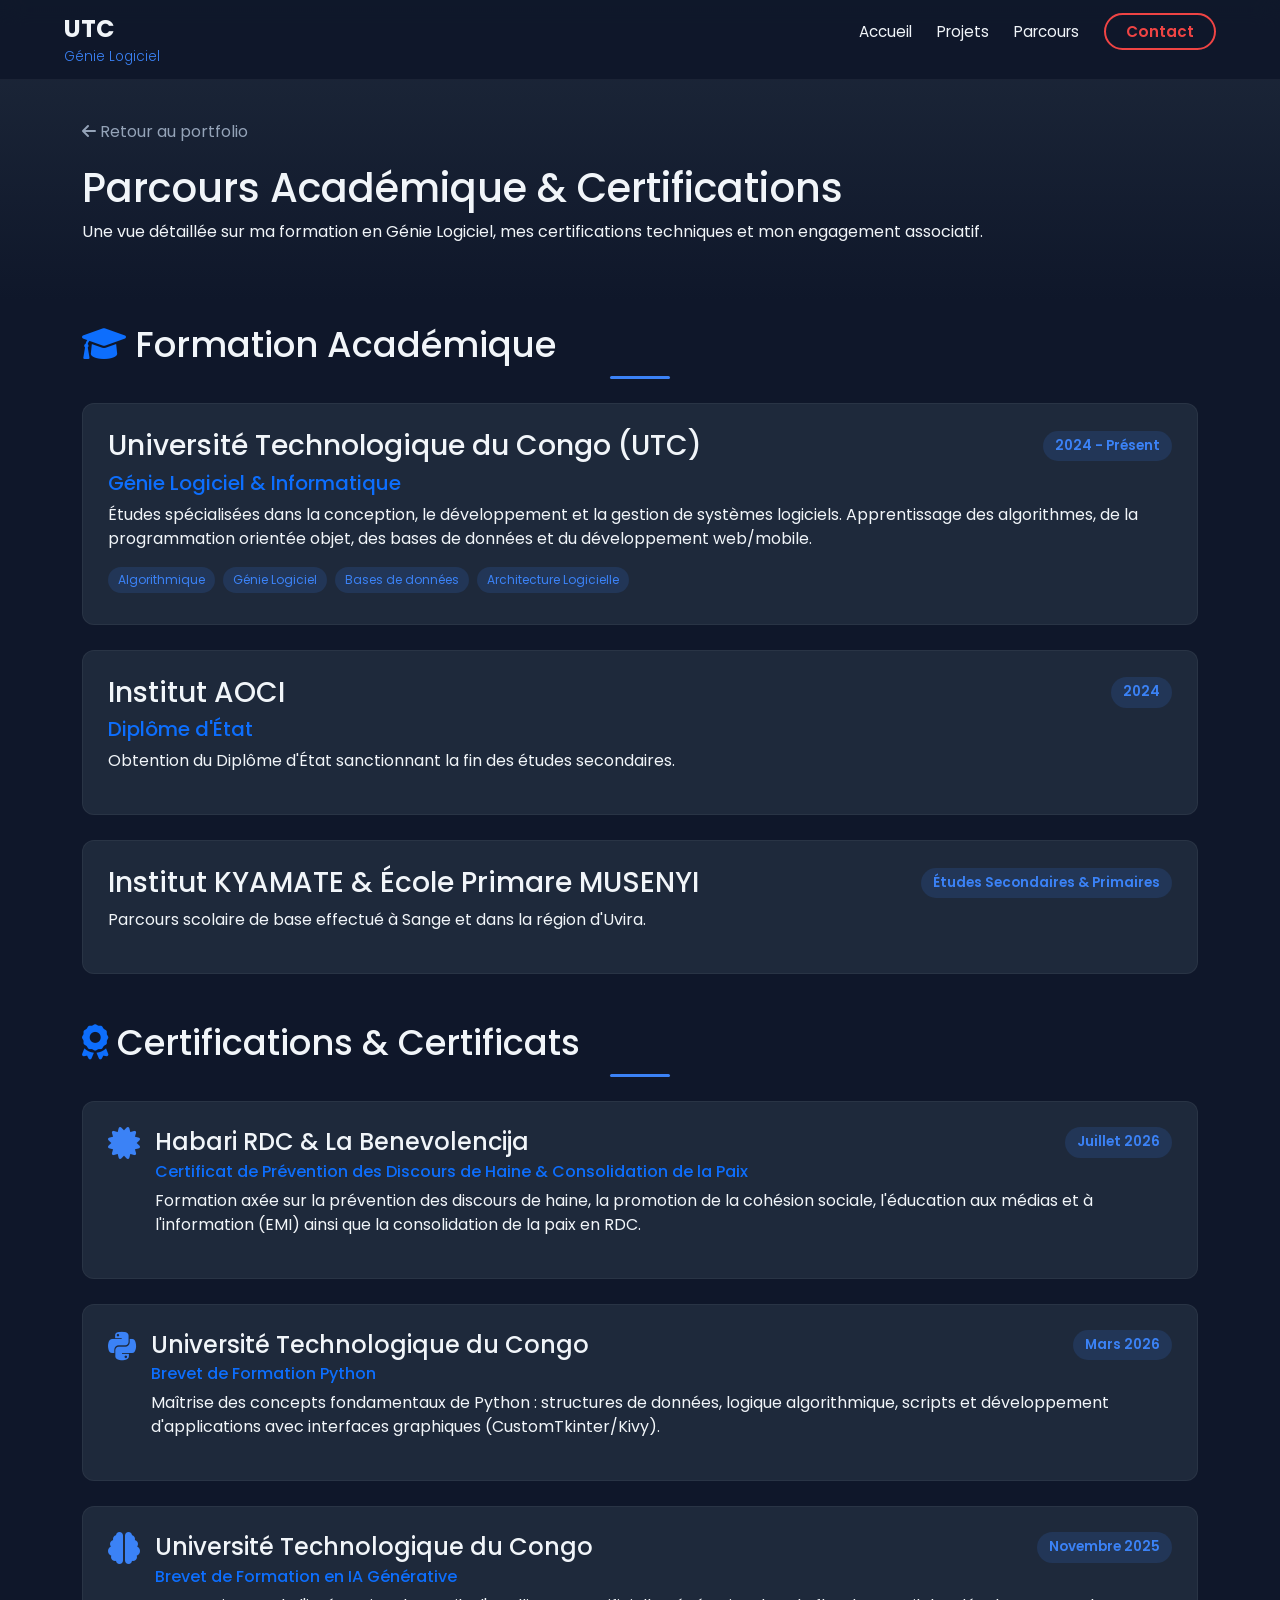
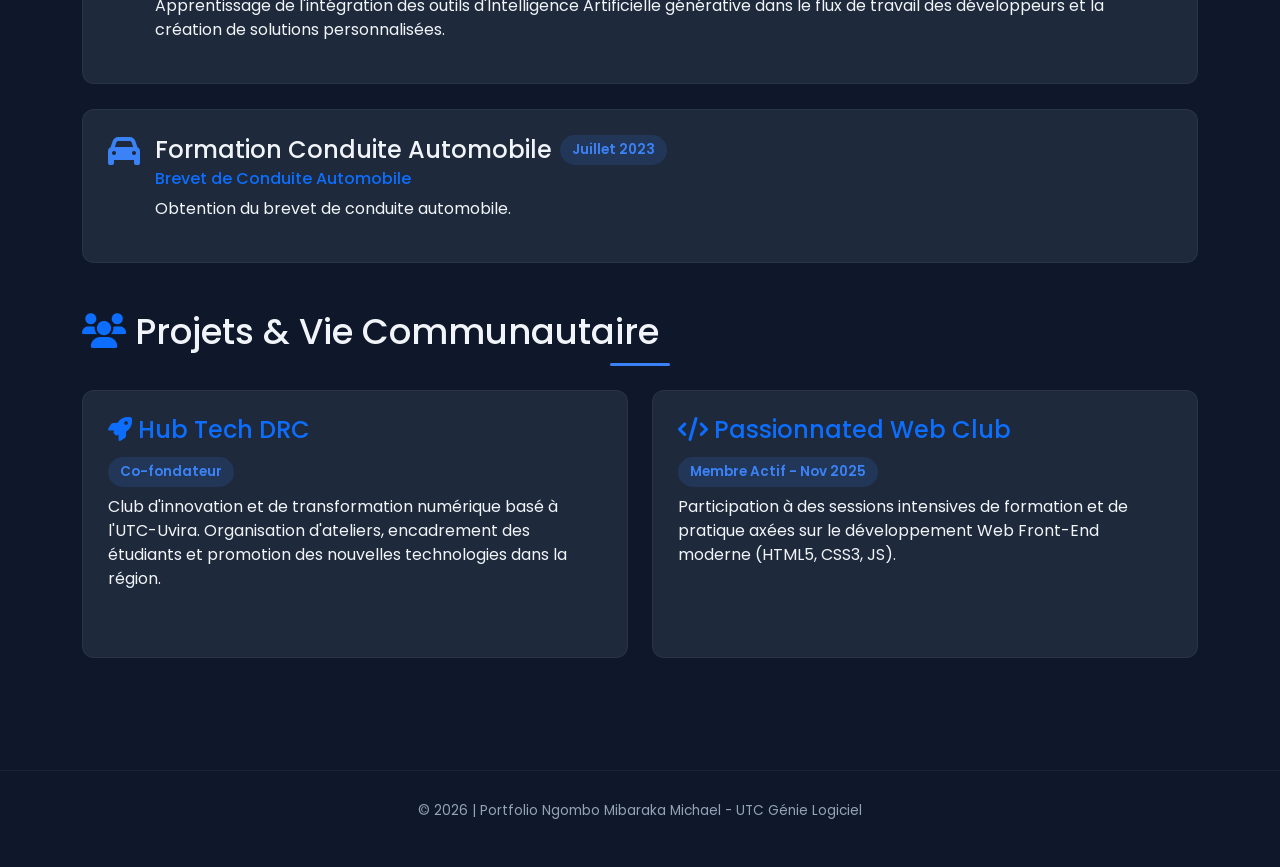
==== parcours-detail.html @ 576b54b8 "Mise a jour de mon portfolio" ====
<!DOCTYPE html>
<html lang="fr">
<head>
    <meta charset="UTF-8">
    <meta name="viewport" content="width=device-width, initial-scale=1.0">
    <title>Parcours Détaillé & Certifications | Ngombo Mibaraka Michael</title>
    <!-- Bootstrap & FontAwesome -->
    <link href="https://cdn.jsdelivr.net/npm/bootstrap@5.3.0-alpha1/dist/css/bootstrap.min.css" rel="stylesheet">
    <link rel="stylesheet" href="https://cdnjs.cloudflare.com/ajax/libs/font-awesome/6.0.0-beta3/css/all.min.css">
    <link href="https://fonts.googleapis.com/css2?family=Poppins:wght@300;400;600;700&display=swap" rel="stylesheet">
    <link rel="stylesheet" href="style.css">
    <style>
        /* Styles spécifiques à la page parcours */
        .page-header {
            padding: 120px 5% 40px;
            background: linear-gradient(to bottom, #1e293b, var(--bg-dark));
        }
        .btn-back {
            color: var(--text-dim);
            text-decoration: none;
            display: inline-block;
            margin-bottom: 20px;
            transition: 0.3s;
        }
        .btn-back:hover {
            color: var(--primary);
            transform: translateX(-5px);
        }
        .detail-card {
            background: var(--card-bg);
            border-radius: 12px;
            padding: 25px;
            border: 1px solid rgba(255,255,255,0.05);
            margin-bottom: 25px;
            transition: 0.3s;
        }
        .detail-card:hover {
            border-color: var(--primary);
            transform: translateY(-3px);
        }
        .badge-date {
            background: rgba(59, 130, 246, 0.15);
            color: var(--primary);
            font-size: 0.85rem;
            padding: 5px 12px;
            border-radius: 20px;
            font-weight: 600;
        }
        .certif-icon {
            font-size: 2rem;
            color: var(--primary);
            margin-right: 15px;
        }
        .certif-box {
            display: flex;
            align-items: flex-start;
        }
    </style>
</head>
<body>

    <!-- NAVIGATION -->
    <nav class="navbar">
        <div class="logo">
            UTC <span class="logo-sub">Génie Logiciel</span>
        </div>
        <ul class="nav-links">
            <li><a href="index.html#accueil">Accueil</a></li>
            <li><a href="index.html#projets">Projets</a></li>
            <li><a href="index.html#parcours">Parcours</a></li>
            <li><a href="index.html#contact" class="btn-contact-nav">Contact</a></li>
        </ul>
    </nav>

    <!-- HEADER PAGE -->
    <header class="page-header">
        <div class="container">
            <a href="index.html#parcours" class="btn-back"><i class="fas fa-arrow-left"></i> Retour au portfolio</a>
            <h1>Parcours Académique & Certifications</h1>
            <p class="sub-text">Une vue détaillée sur ma formation en Génie Logiciel, mes certifications techniques et mon engagement associatif.</p>
        </div>
    </header>

    <main class="container py-4">
        
        <!-- SECTION 1 : FORMATION ACADÉMIQUE -->
        <section class="mb-5">
            <h2 class="section-title text-start mb-4"><i class="fas fa-graduation-cap text-primary"></i> Formation Académique</h2>

            <div class="detail-card">
                <div class="d-flex justify-content-between align-items-center flex-wrap gap-2 mb-2">
                    <h3 class="mb-0">Université Technologique du Congo (UTC)</h3>
                    <span class="badge-date">2024 - Présent</span>
                </div>
                <h5 class="text-primary">Génie Logiciel & Informatique</h5>
                <p class="text-dim mt-2">
                    Études spécialisées dans la conception, le développement et la gestion de systèmes logiciels. Apprentissage des algorithmes, de la programmation orientée objet, des bases de données et du développement web/mobile.
                </p>
                <div class="tags">
                    <span class="tag">Algorithmique</span>
                    <span class="tag">Génie Logiciel</span>
                    <span class="tag">Bases de données</span>
                    <span class="tag">Architecture Logicielle</span>
                </div>
            </div>

            <div class="detail-card">
                <div class="d-flex justify-content-between align-items-center flex-wrap gap-2 mb-2">
                    <h3 class="mb-0">Institut AOCI</h3>
                    <span class="badge-date">2024</span>
                </div>
                <h5 class="text-primary">Diplôme d'État</h5>
                <p class="text-dim mt-2">Obtention du Diplôme d'État sanctionnant la fin des études secondaires.</p>
            </div>

            <div class="detail-card">
                <div class="d-flex justify-content-between align-items-center flex-wrap gap-2 mb-2">
                    <h3 class="mb-0">Institut KYAMATE & École Primare MUSENYI</h3>
                    <span class="badge-date">Études Secondaires & Primaires</span>
                </div>
                <p class="text-dim mt-2">Parcours scolaire de base effectué à Sange et dans la région d'Uvira.</p>
            </div>
        </section>

        <!-- SECTION 2 : CERTIFICATIONS & BREVETS -->
        <section class="mb-5">
            <h2 class="section-title text-start mb-4"><i class="fas fa-award text-primary"></i> Certifications & Certificats</h2>

            <div class="detail-card">
                <div class="certif-box">
                    <i class="fas fa-certificate certif-icon"></i>
                    <div>
                        <div class="d-flex justify-content-between align-items-center flex-wrap gap-2 mb-1">
                            <h4 class="mb-0">Habari RDC & La Benevolencija</h4>
                            <span class="badge-date">Juillet 2026</span>
                        </div>
                        <h6 class="text-primary">Certificat de Prévention des Discours de Haine & Consolidation de la Paix</h6>
                        <p class="text-dim mt-2">
                            Formation axée sur la prévention des discours de haine, la promotion de la cohésion sociale, l'éducation aux médias et à l'information (EMI) ainsi que la consolidation de la paix en RDC.
                        </p>
                    </div>
                </div>
            </div>

            <div class="detail-card">
                <div class="certif-box">
                    <i class="fab fa-python certif-icon"></i>
                    <div>
                        <div class="d-flex justify-content-between align-items-center flex-wrap gap-2 mb-1">
                            <h4 class="mb-0">Université Technologique du Congo</h4>
                            <span class="badge-date">Mars 2026</span>
                        </div>
                        <h6 class="text-primary">Brevet de Formation Python</h6>
                        <p class="text-dim mt-2">
                            Maîtrise des concepts fondamentaux de Python : structures de données, logique algorithmique, scripts et développement d'applications avec interfaces graphiques (CustomTkinter/Kivy).
                        </p>
                    </div>
                </div>
            </div>

            <div class="detail-card">
                <div class="certif-box">
                    <i class="fas fa-brain certif-icon"></i>
                    <div>
                        <div class="d-flex justify-content-between align-items-center flex-wrap gap-2 mb-1">
                            <h4 class="mb-0">Université Technologique du Congo</h4>
                            <span class="badge-date">Novembre 2025</span>
                        </div>
                        <h6 class="text-primary">Brevet de Formation en IA Générative</h6>
                        <p class="text-dim mt-2">
                            Apprentissage de l'intégration des outils d'Intelligence Artificielle générative dans le flux de travail des développeurs et la création de solutions personnalisées.
                        </p>
                    </div>
                </div>
            </div>

            <div class="detail-card">
                <div class="certif-box">
                    <i class="fas fa-car certif-icon"></i>
                    <div>
                        <div class="d-flex justify-content-between align-items-center flex-wrap gap-2 mb-1">
                            <h4 class="mb-0">Formation Conduite Automobile</h4>
                            <span class="badge-date">Juillet 2023</span>
                        </div>
                        <h6 class="text-primary">Brevet de Conduite Automobile</h6>
                        <p class="text-dim mt-2">Obtention du brevet de conduite automobile.</p>
                    </div>
                </div>
            </div>
        </section>

        <!-- SECTION 3 : ENGAGEMENT COMMUNAUTAIRE & CLUBS -->
        <section class="mb-5">
            <h2 class="section-title text-start mb-4"><i class="fas fa-users text-primary"></i> Projets & Vie Communautaire</h2>

            <div class="row g-4">
                <div class="col-md-6">
                    <div class="detail-card h-100">
                        <h4 class="text-primary"><i class="fas fa-rocket"></i> Hub Tech DRC</h4>
                        <p class="badge-date d-inline-block mt-1 mb-2">Co-fondateur</p>
                        <p class="text-dim">
                            Club d'innovation et de transformation numérique basé à l'UTC-Uvira. Organisation d'ateliers, encadrement des étudiants et promotion des nouvelles technologies dans la région.
                        </p>
                    </div>
                </div>
                <div class="col-md-6">
                    <div class="detail-card h-100">
                        <h4 class="text-primary"><i class="fas fa-code"></i> Passionnated Web Club</h4>
                        <p class="badge-date d-inline-block mt-1 mb-2">Membre Actif - Nov 2025</p>
                        <p class="text-dim">
                            Participation à des sessions intensives de formation et de pratique axées sur le développement Web Front-End moderne (HTML5, CSS3, JS).
                        </p>
                    </div>
                </div>
            </div>
        </section>

    </main>

    <footer>
        <p>&copy; 2026 | Portfolio Ngombo Mibaraka Michael - UTC Génie Logiciel</p>
    </footer>

</body>
</html>
---- style.css ----
/* --- PALETTE & VARIABLES --- */
:root {
    --bg-dark: #0f172a;
    --card-bg: #1e293b;
    --primary: #3b82f6; 
    --primary-hover: #2563eb;
    --accent: #ef4444; 
    --text-main: #f1f5f9;
    --text-dim: #94a3b8;
}

* {
    margin: 0;
    padding: 0;
    box-sizing: border-box;
    font-family: 'Poppins', sans-serif;
    scroll-behavior: smooth;
}

body {
    background-color: var(--bg-dark);
    color: var(--text-main);
    overflow-x: hidden;
}

/* --- NAVIGATION --- */
.navbar {
    display: flex;
    justify-content: space-between;
    align-items: center;
    padding: 0 5%;
    background: rgba(15, 23, 42, 0.9);
    backdrop-filter: blur(12px);
    position: fixed;
    top: 0;
    width: 100%;
    z-index: 1000;
    height: 80px;
    border-bottom: 1px solid rgba(255, 255, 255, 0.05);
}

.logo { font-size: 1.5rem; font-weight: 700; }
.logo-sub { color: var(--primary); font-size: 0.85rem; font-weight: 300; display: block; }

.nav-links { display: flex; list-style: none; gap: 25px; align-items: center; }
.nav-links a { text-decoration: none; color: var(--text-main); font-size: 0.95rem; transition: 0.3s; }
.nav-links a:hover { color: var(--primary); }

.btn-contact-nav {
    border: 2px solid var(--accent);
    color: var(--accent) !important;
    padding: 6px 20px;
    border-radius: 50px;
    font-weight: 600;
}
.btn-contact-nav:hover { background-color: var(--accent); color: white !important; }

/* Menu Burger Mobile */
.menu-toggle { display: none; flex-direction: column; gap: 5px; cursor: pointer; }
.bar { width: 25px; height: 3px; background-color: var(--primary); transition: 0.3s; }

/* --- HERO SECTION --- */
.hero {
    min-height: 100vh;
    display: flex;
    align-items: center;
    justify-content: center;
    padding: 120px 5% 60px;
    background: radial-gradient(circle at top right, #1e293b, #0f172a);
}

.hero-container {
    display: flex;
    align-items: center;
    justify-content: space-between;
    gap: 50px;
    max-width: 1100px;
    width: 100%;
}

.hero-photo-container { flex: 1; display: flex; justify-content: center; }
.hero-photo {
    width: 250px;
    height: 250px;
    border-radius: 50%;
    object-fit: cover;
    border: 4px solid var(--primary);
    box-shadow: 0 0 30px rgba(59, 130, 246, 0.25);
}

.hero-text { flex: 1.5; }
.greeting { color: var(--text-dim); font-size: 1.1rem; }
.hero h1 { font-size: 3rem; margin: 10px 0; font-weight: 700; }
.highlight { color: var(--primary); }
.role-title { font-size: 1.15rem; color: var(--text-main); margin-bottom: 10px; }
.sub-info { color: var(--text-dim); font-size: 0.95rem; margin-bottom: 30px; }

/* --- BOUTONS --- */
.btn-primary, .btn-secondary {
    padding: 10px 24px;
    border-radius: 8px;
    text-decoration: none;
    font-weight: 600;
    display: inline-block;
    transition: 0.3s ease;
    border: none;
    cursor: pointer;
}
.btn-primary { background-color: var(--primary); color: white; }
.btn-primary:hover { background-color: var(--primary-hover); color: white; transform: translateY(-2px); }
.btn-secondary { background: transparent; border: 1px solid rgba(255, 255, 255, 0.2); color: var(--text-main); margin-left: 10px; }
.btn-secondary:hover { background: rgba(255, 255, 255, 0.05); color: white; border-color: var(--primary); }

/* --- SECTIONS GLOBALES --- */
.section { padding: 80px 5%; max-width: 1200px; margin: 0 auto; }
.section-title { text-align: center; font-size: 2.2rem; margin-bottom: 50px; position: relative; }
.section-title::after { content: ''; display: block; width: 60px; height: 3px; background: var(--primary); margin: 10px auto 0; border-radius: 2px; }

/* --- PROJETS --- */
.projects-grid { display: grid; gap: 25px; grid-template-columns: repeat(auto-fit, minmax(300px, 1fr)); }
.project-card {
    background: var(--card-bg);
    padding: 25px;
    border-radius: 12px;
    border: 1px solid rgba(255, 255, 255, 0.05);
    display: flex;
    flex-direction: column;
    justify-content: space-between;
}
.project-card h3 { font-size: 1.25rem; margin-bottom: 10px; }
.project-card p { color: var(--text-dim); font-size: 0.9rem; margin-bottom: 15px; }

.tag { display: inline-block; padding: 4px 10px; font-size: 0.75rem; background: rgba(59, 130, 246, 0.15); color: var(--primary); border-radius: 20px; margin: 0 4px 6px 0; }
.card-actions { margin-top: 20px; display: flex; justify-content: space-between; align-items: center; border-top: 1px solid rgba(255, 255, 255, 0.05); padding-top: 15px; }
.btn-icon { color: var(--text-dim); text-decoration: none; font-size: 0.85rem; }
.btn-icon:hover { color: var(--primary); }
.btn-link-more { color: var(--primary); text-decoration: none; font-size: 0.85rem; font-weight: 600; }

/* --- TIMELINE --- */
.timeline { max-width: 700px; margin: 0 auto; border-left: 2px solid var(--primary); padding-left: 20px; }
.timeline-item { position: relative; margin-bottom: 30px; background: var(--card-bg); padding: 20px; border-radius: 8px; }
.timeline-item::before { content: ''; position: absolute; left: -27px; top: 22px; width: 12px; height: 12px; background: var(--primary); border-radius: 50%; }
.timeline-date { font-size: 0.8rem; color: var(--primary); font-weight: 600; }

/* --- COMPÉTENCES (JS) --- */
.skills-grid { display: grid; grid-template-columns: repeat(auto-fit, minmax(280px, 1fr)); gap: 20px; }
.skill-card { background: var(--card-bg); padding: 20px; border-radius: 10px; border: 1px solid rgba(255, 255, 255, 0.05); }
.skill-info { display: flex; justify-content: space-between; margin-bottom: 10px; font-weight: 600; font-size: 0.95rem; }
.skill-percent { color: var(--primary); }
.progress-bar-bg { width: 100%; height: 8px; background: rgba(255, 255, 255, 0.1); border-radius: 10px; overflow: hidden; }
.progress-bar-fill { height: 100%; background: linear-gradient(90deg, var(--primary), #60a5fa); width: 0%; transition: width 1.2s ease-in-out; }

/* --- CONTACT --- */
.contact-wrapper { display: grid; grid-template-columns: repeat(auto-fit, minmax(300px, 1fr)); gap: 40px; }
.contact-form { background: var(--card-bg); padding: 30px; border-radius: 12px; border: 1px solid rgba(255, 255, 255, 0.05); }
.form-group label { display: block; margin-bottom: 6px; font-size: 0.85rem; color: var(--text-dim); }
.form-group input, .form-group textarea {
    width: 100%; padding: 10px 14px; background: #0f172a; border: 1px solid rgba(255, 255, 255, 0.1); color: white; border-radius: 6px; outline: none;
}
.form-group input:focus, .form-group textarea:focus { border-color: var(--primary); }

.cv-buttons { display: flex; gap: 10px; flex-wrap: wrap; }
.btn-cv { background: rgba(255, 255, 255, 0.05); color: var(--text-main); padding: 8px 15px; border-radius: 6px; text-decoration: none; font-size: 0.85rem; border: 1px solid rgba(255, 255, 255, 0.1); }
.btn-cv:hover { background: var(--primary); color: white; border-color: var(--primary); }

.social-links { display: flex; gap: 12px; margin-top: 20px; }
.social-links a { width: 40px; height: 40px; border-radius: 50%; background: rgba(255, 255, 255, 0.05); display: flex; align-items: center; justify-content: center; color: white; text-decoration: none; transition: 0.3s; }
.social-links a:hover { background: var(--primary); transform: translateY(-3px); }

footer { text-align: center; padding: 30px; color: var(--text-dim); border-top: 1px solid rgba(255, 255, 255, 0.05); font-size: 0.85rem; margin-top: 40px; }

/* ANIMATIONS AU SCROLL */
.project-card, .timeline-item, .skill-card {
    opacity: 0;
    transform: translateY(20px);
    transition: opacity 0.6s ease-out, transform 0.6s ease-out;
}
.visible { opacity: 1; transform: translateY(0); }

/* RESPONSIVE MOBILE */
@media (max-width: 768px) {
    .menu-toggle { display: flex; }
    .nav-links {
        position: fixed; left: -100%; top: 80px; flex-direction: column; background: var(--bg-dark);
        width: 100%; height: calc(100vh - 80px); padding: 40px; transition: 0.4s; z-index: 999;
    }
    .nav-links.active { left: 0; }
    .hero-container { flex-direction: column; text-align: center; }
    .btn-secondary { margin-left: 0; margin-top: 10px; }
}
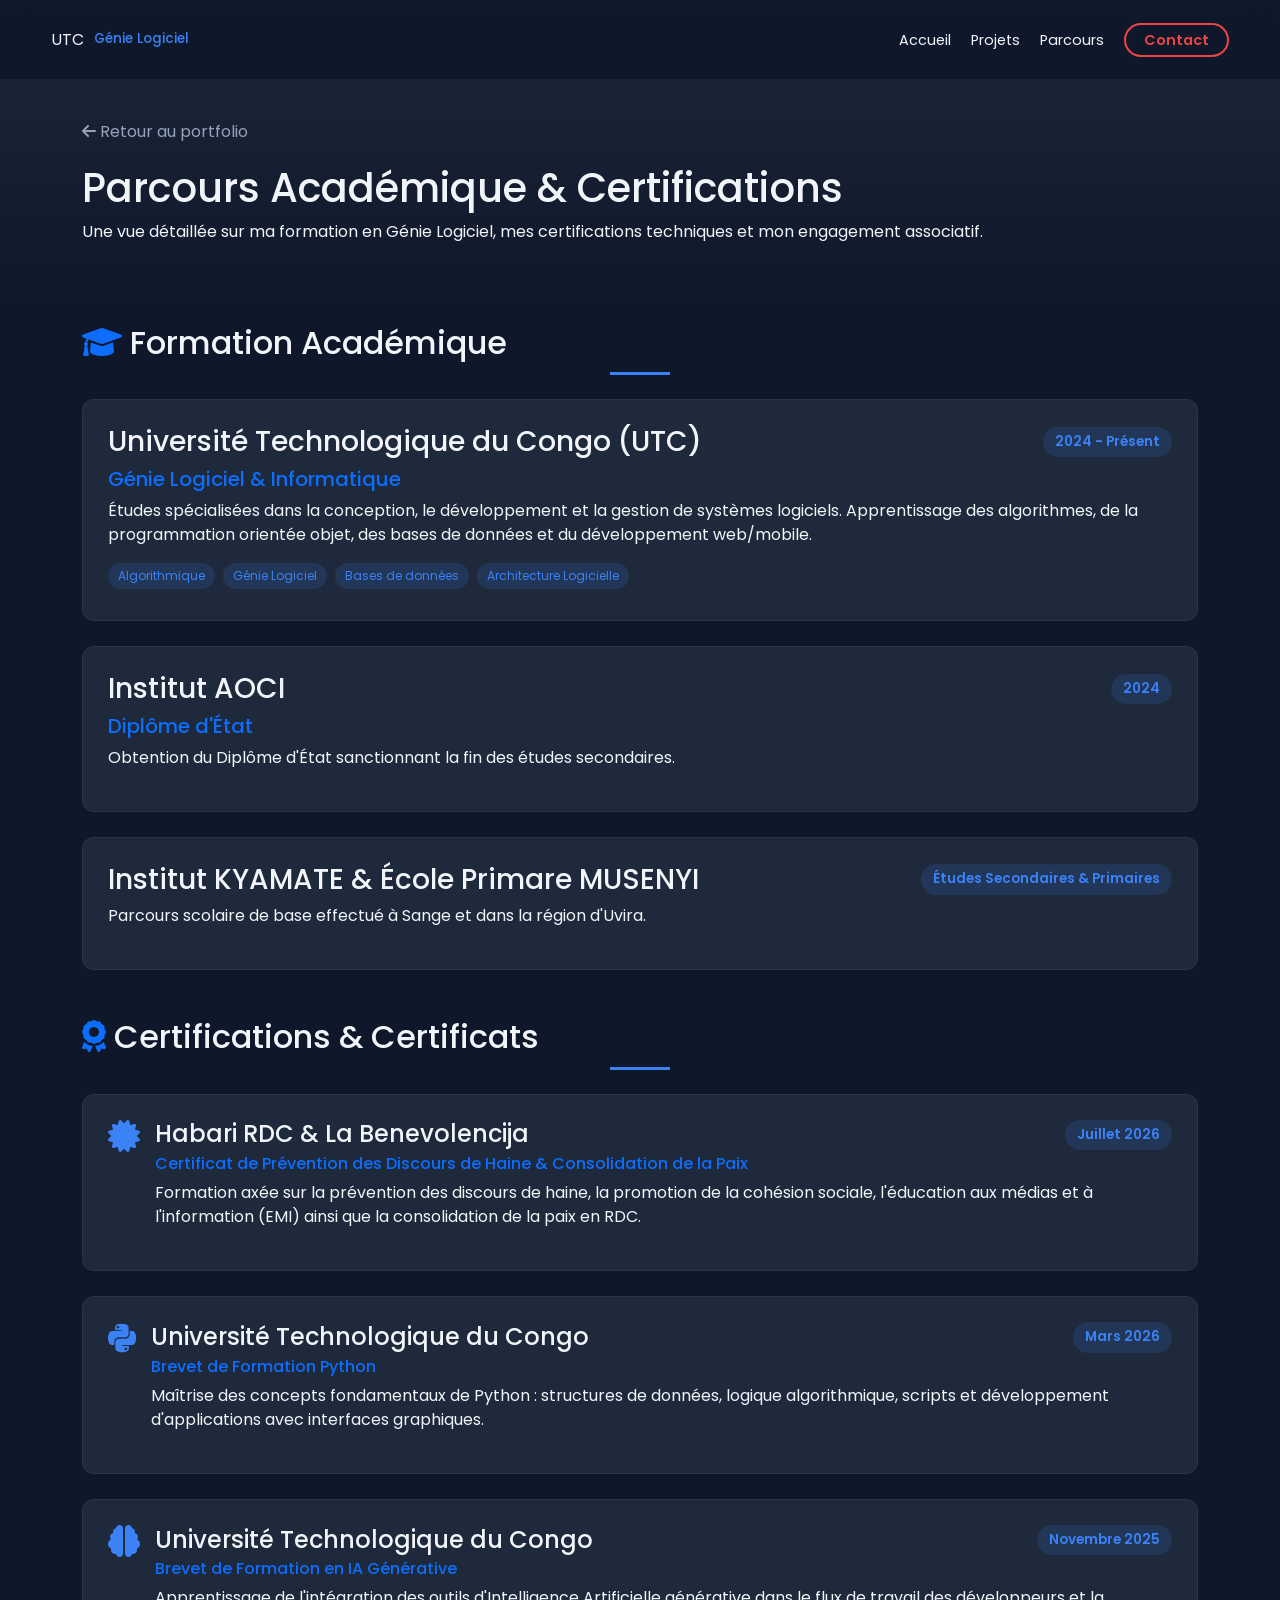
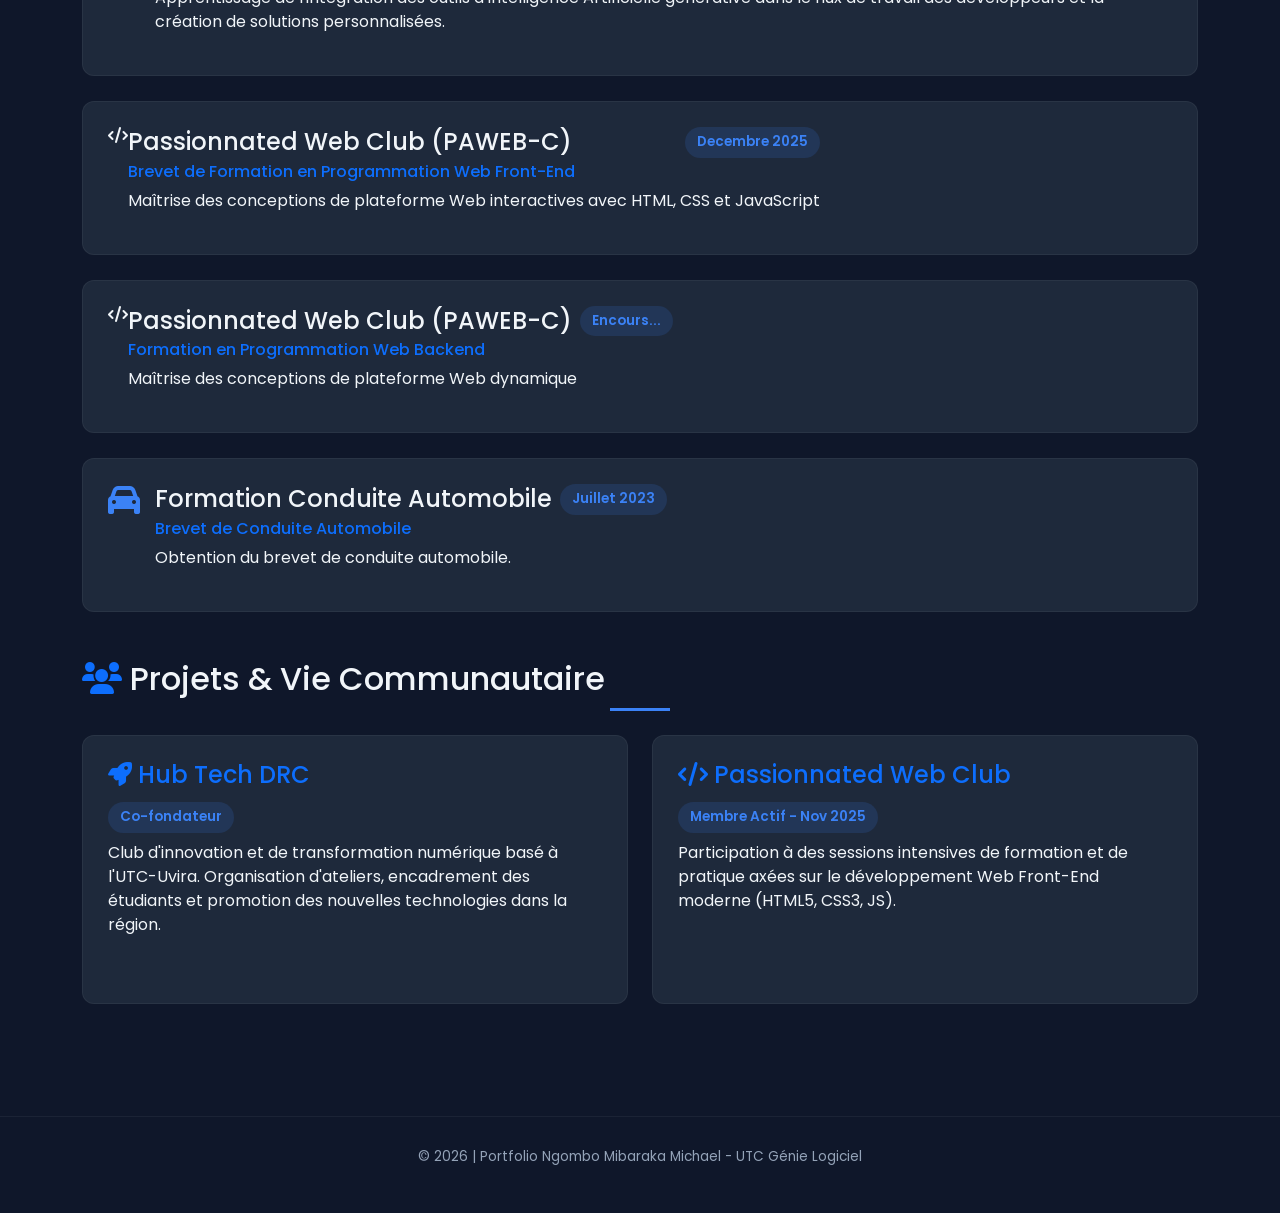
==== commit 837a56ca: "Modifications" ====
--- a/parcours-detail.html
+++ b/parcours-detail.html
@@ -152,7 +152,7 @@
                         </div>
                         <h6 class="text-primary">Brevet de Formation Python</h6>
                         <p class="text-dim mt-2">
-                            Maîtrise des concepts fondamentaux de Python : structures de données, logique algorithmique, scripts et développement d'applications avec interfaces graphiques (CustomTkinter/Kivy).
+                            Maîtrise des concepts fondamentaux de Python : structures de données, logique algorithmique, scripts et développement d'applications avec interfaces graphiques.
                         </p>
                     </div>
                 </div>
@@ -170,6 +170,34 @@
                         <p class="text-dim mt-2">
                             Apprentissage de l'intégration des outils d'Intelligence Artificielle générative dans le flux de travail des développeurs et la création de solutions personnalisées.
                         </p>
+                    </div>
+                </div>
+            </div>
+            <div class="detail-card">
+                <div class="certif-box">
+                    <i class="fas fa-code"></i>
+                    <div>
+                        <div class="d-flex justify-content-between align-items-center flex-wrap gap-2 mb-1">
+                            <h4 class="mb-0">Passionnated Web Club (PAWEB-C)</h4>
+                            <span class="badge-date">Decembre 2025</span>
+                        </div>
+                        <h6 class="text-primary">Brevet de Formation en Programmation Web Front-End</h6>
+                        <p class="text-dim mt-2">
+                            Maîtrise des conceptions de plateforme Web interactives avec HTML, CSS et JavaScript
+                    </div>
+                </div>
+            </div>
+            <div class="detail-card">
+                <div class="certif-box">
+                    <i class="fas fa-code"></i>
+                    <div>
+                        <div class="d-flex justify-content-between align-items-center flex-wrap gap-2 mb-1">
+                            <h4 class="mb-0">Passionnated Web Club (PAWEB-C)</h4>
+                            <span class="badge-date">Encours...</span>
+                        </div>
+                        <h6 class="text-primary">Formation en Programmation Web Backend</h6>
+                        <p class="text-dim mt-2">
+                            Maîtrise des conceptions de plateforme Web dynamique
                     </div>
                 </div>
             </div>
--- a/style.css
+++ b/style.css
@@ -1,4 +1,3 @@
-/* --- PALETTE & VARIABLES --- */
 :root {
     --bg-dark: #0f172a;
     --card-bg: #1e293b;
@@ -10,174 +9,177 @@
 }
 
 * {
-    margin: 0;
-    padding: 0;
-    box-sizing: border-box;
-    font-family: 'Poppins', sans-serif;
-    scroll-behavior: smooth;
+    margin: 0; padding: 0; box-sizing: border-box;
+    font-family: 'Poppins', sans-serif; scroll-behavior: smooth;
 }
 
 body {
-    background-color: var(--bg-dark);
-    color: var(--text-main);
-    overflow-x: hidden;
+    background-color: var(--bg-dark); color: var(--text-main); overflow-x: hidden;
 }
 
-/* --- NAVIGATION --- */
+/* NAVBAR & LOGO AVATAR */
 .navbar {
-    display: flex;
-    justify-content: space-between;
-    align-items: center;
-    padding: 0 5%;
-    background: rgba(15, 23, 42, 0.9);
-    backdrop-filter: blur(12px);
-    position: fixed;
-    top: 0;
-    width: 100%;
-    z-index: 1000;
-    height: 80px;
+    display: flex; justify-content: space-between; align-items: center;
+    padding: 0 4%; background: rgba(15, 23, 42, 0.9); backdrop-filter: blur(12px);
+    position: fixed; top: 0; width: 100%; z-index: 1000; height: 80px;
     border-bottom: 1px solid rgba(255, 255, 255, 0.05);
 }
 
-.logo { font-size: 1.5rem; font-weight: 700; }
-.logo-sub { color: var(--primary); font-size: 0.85rem; font-weight: 300; display: block; }
+.logo { display: flex; align-items: center; gap: 10px; }
+.logo-img {
+    width: 42px; height: 42px; border-radius: 50%; object-fit: cover;
+    border: 2px solid var(--primary);
+}
+.logo-sub { color: var(--primary); font-size: 0.85rem; font-weight: 500; }
 
-.nav-links { display: flex; list-style: none; gap: 25px; align-items: center; }
-.nav-links a { text-decoration: none; color: var(--text-main); font-size: 0.95rem; transition: 0.3s; }
+/* SELECTEUR DE LANGUE */
+.lang-selector-container {
+    display: flex; align-items: center; background: rgba(255, 255, 255, 0.05);
+    padding: 4px 10px; border-radius: 20px; border: 1px solid rgba(255, 255, 255, 0.1);
+}
+.lang-select {
+    background: transparent; color: var(--text-main); border: none; outline: none;
+    font-size: 0.85rem; cursor: pointer;
+}
+.lang-select option { background: var(--card-bg); color: var(--text-main); }
+
+.nav-links { display: flex; list-style: none; gap: 20px; align-items: center; margin: 0; }
+.nav-links a { text-decoration: none; color: var(--text-main); font-size: 0.9rem; transition: 0.3s; }
 .nav-links a:hover { color: var(--primary); }
 
 .btn-contact-nav {
-    border: 2px solid var(--accent);
-    color: var(--accent) !important;
-    padding: 6px 20px;
-    border-radius: 50px;
-    font-weight: 600;
+    border: 2px solid var(--accent); color: var(--accent) !important;
+    padding: 5px 18px; border-radius: 50px; font-weight: 600;
 }
 .btn-contact-nav:hover { background-color: var(--accent); color: white !important; }
 
-/* Menu Burger Mobile */
 .menu-toggle { display: none; flex-direction: column; gap: 5px; cursor: pointer; }
-.bar { width: 25px; height: 3px; background-color: var(--primary); transition: 0.3s; }
+.bar { width: 25px; height: 3px; background-color: var(--primary); }
 
-/* --- HERO SECTION --- */
+/* HERO SECTION ET RESTRICTION STRICTE DE LA PHOTO DE PROFIL */
 .hero {
-    min-height: 100vh;
-    display: flex;
-    align-items: center;
-    justify-content: center;
-    padding: 120px 5% 60px;
-    background: radial-gradient(circle at top right, #1e293b, #0f172a);
+    min-height: 100vh; display: flex; align-items: center; justify-content: center;
+    padding: 120px 5% 60px; background: radial-gradient(circle at top right, #1e293b, #0f172a);
+    overflow: hidden;
+}
+.hero-container { display: flex; align-items: center; justify-content: center; gap: 40px; max-width: 1100px; width: 100%; }
+
+.hero-photo-container {
+    flex-shrink: 0 !important;
+    width: 220px !important;
+    height: 220px !important;
+    max-width: 220px !important;
+    max-height: 220px !important;
+    border-radius: 50% !important;
+    overflow: hidden !important;
+    border: 4px solid var(--primary) !important;
+    box-shadow: 0 0 30px rgba(59, 130, 246, 0.3) !important;
+    display: block !important;
 }
 
-.hero-container {
-    display: flex;
-    align-items: center;
-    justify-content: space-between;
-    gap: 50px;
-    max-width: 1100px;
-    width: 100%;
+.hero-photo, .hero-photo-container img {
+    width: 100% !important;
+    height: 100% !important;
+    max-width: 100% !important;
+    max-height: 100% !important;
+    object-fit: cover !important;
+    display: block !important;
 }
 
-.hero-photo-container { flex: 1; display: flex; justify-content: center; }
-.hero-photo {
-    width: 250px;
-    height: 250px;
-    border-radius: 50%;
-    object-fit: cover;
-    border: 4px solid var(--primary);
-    box-shadow: 0 0 30px rgba(59, 130, 246, 0.25);
-}
+.hero h1 { font-size: 2.5rem; margin: 10px 0; font-weight: 700; }
+.highlight { color: var(--primary); }
+.role-title { font-size: 1.05rem; color: var(--text-main); margin-bottom: 10px; }
+.sub-info { color: var(--text-dim); font-size: 0.9rem; margin-bottom: 25px; }
 
-.hero-text { flex: 1.5; }
-.greeting { color: var(--text-dim); font-size: 1.1rem; }
-.hero h1 { font-size: 3rem; margin: 10px 0; font-weight: 700; }
-.highlight { color: var(--primary); }
-.role-title { font-size: 1.15rem; color: var(--text-main); margin-bottom: 10px; }
-.sub-info { color: var(--text-dim); font-size: 0.95rem; margin-bottom: 30px; }
-
-/* --- BOUTONS --- */
-.btn-primary, .btn-secondary {
-    padding: 10px 24px;
-    border-radius: 8px;
-    text-decoration: none;
-    font-weight: 600;
-    display: inline-block;
-    transition: 0.3s ease;
-    border: none;
-    cursor: pointer;
+/* BOUTONS */
+.btn-primary, .btn-secondary, .btn-cv-trigger {
+    padding: 10px 22px; border-radius: 8px; text-decoration: none; font-weight: 600;
+    display: inline-block; transition: 0.3s ease; border: none; cursor: pointer;
 }
 .btn-primary { background-color: var(--primary); color: white; }
 .btn-primary:hover { background-color: var(--primary-hover); color: white; transform: translateY(-2px); }
 .btn-secondary { background: transparent; border: 1px solid rgba(255, 255, 255, 0.2); color: var(--text-main); margin-left: 10px; }
-.btn-secondary:hover { background: rgba(255, 255, 255, 0.05); color: white; border-color: var(--primary); }
+.btn-secondary:hover { background: rgba(255, 255, 255, 0.05); border-color: var(--primary); }
+.btn-cv-trigger { background: var(--card-bg); border: 1px solid var(--primary); color: var(--text-main); width: 100%; text-align: center; }
+.btn-cv-trigger:hover { background: var(--primary); color: white; }
 
-/* --- SECTIONS GLOBALES --- */
+/* PROJETS & BADGES */
 .section { padding: 80px 5%; max-width: 1200px; margin: 0 auto; }
-.section-title { text-align: center; font-size: 2.2rem; margin-bottom: 50px; position: relative; }
-.section-title::after { content: ''; display: block; width: 60px; height: 3px; background: var(--primary); margin: 10px auto 0; border-radius: 2px; }
+.section-title { text-align: center; font-size: 2rem; margin-bottom: 40px; position: relative; }
+.section-title::after { content: ''; display: block; width: 60px; height: 3px; background: var(--primary); margin: 10px auto 0; }
 
-/* --- PROJETS --- */
-.projects-grid { display: grid; gap: 25px; grid-template-columns: repeat(auto-fit, minmax(300px, 1fr)); }
+.projects-grid { display: grid; gap: 25px; grid-template-columns: repeat(auto-fit, minmax(310px, 1fr)); }
 .project-card {
-    background: var(--card-bg);
-    padding: 25px;
-    border-radius: 12px;
-    border: 1px solid rgba(255, 255, 255, 0.05);
-    display: flex;
-    flex-direction: column;
-    justify-content: space-between;
+    background: var(--card-bg); padding: 25px; border-radius: 12px;
+    border: 1px solid rgba(255, 255, 255, 0.05); display: flex; flex-direction: column; justify-content: space-between;
+    position: relative; transition: 0.3s ease;
 }
-.project-card h3 { font-size: 1.25rem; margin-bottom: 10px; }
-.project-card p { color: var(--text-dim); font-size: 0.9rem; margin-bottom: 15px; }
+.project-card:hover { transform: translateY(-5px); border-color: rgba(59, 130, 246, 0.4); }
+
+.badge-upcoming-container { border: 1px dashed var(--primary); }
+.badge-upcoming {
+    position: absolute; top: 15px; right: 15px; background: rgba(239, 68, 68, 0.2);
+    color: var(--accent); border: 1px solid var(--accent); font-size: 0.7rem; padding: 2px 8px; border-radius: 12px; font-weight: 600;
+}
+.status-disabled { font-size: 0.8rem; color: var(--text-dim); }
 
 .tag { display: inline-block; padding: 4px 10px; font-size: 0.75rem; background: rgba(59, 130, 246, 0.15); color: var(--primary); border-radius: 20px; margin: 0 4px 6px 0; }
 .card-actions { margin-top: 20px; display: flex; justify-content: space-between; align-items: center; border-top: 1px solid rgba(255, 255, 255, 0.05); padding-top: 15px; }
 .btn-icon { color: var(--text-dim); text-decoration: none; font-size: 0.85rem; }
-.btn-icon:hover { color: var(--primary); }
 .btn-link-more { color: var(--primary); text-decoration: none; font-size: 0.85rem; font-weight: 600; }
 
-/* --- TIMELINE --- */
+/* TIMELINE & SKILLS */
 .timeline { max-width: 700px; margin: 0 auto; border-left: 2px solid var(--primary); padding-left: 20px; }
-.timeline-item { position: relative; margin-bottom: 30px; background: var(--card-bg); padding: 20px; border-radius: 8px; }
+.timeline-item { position: relative; margin-bottom: 25px; background: var(--card-bg); padding: 18px; border-radius: 8px; }
 .timeline-item::before { content: ''; position: absolute; left: -27px; top: 22px; width: 12px; height: 12px; background: var(--primary); border-radius: 50%; }
 .timeline-date { font-size: 0.8rem; color: var(--primary); font-weight: 600; }
 
-/* --- COMPÉTENCES (JS) --- */
 .skills-grid { display: grid; grid-template-columns: repeat(auto-fit, minmax(280px, 1fr)); gap: 20px; }
-.skill-card { background: var(--card-bg); padding: 20px; border-radius: 10px; border: 1px solid rgba(255, 255, 255, 0.05); }
-.skill-info { display: flex; justify-content: space-between; margin-bottom: 10px; font-weight: 600; font-size: 0.95rem; }
-.skill-percent { color: var(--primary); }
+.skill-card { background: var(--card-bg); padding: 18px; border-radius: 10px; border: 1px solid rgba(255, 255, 255, 0.05); }
+.skill-info { display: flex; justify-content: space-between; margin-bottom: 8px; font-weight: 600; font-size: 0.9rem; }
 .progress-bar-bg { width: 100%; height: 8px; background: rgba(255, 255, 255, 0.1); border-radius: 10px; overflow: hidden; }
 .progress-bar-fill { height: 100%; background: linear-gradient(90deg, var(--primary), #60a5fa); width: 0%; transition: width 1.2s ease-in-out; }
 
-/* --- CONTACT --- */
+/* CONTACT & FORM RESPONSE */
 .contact-wrapper { display: grid; grid-template-columns: repeat(auto-fit, minmax(300px, 1fr)); gap: 40px; }
-.contact-form { background: var(--card-bg); padding: 30px; border-radius: 12px; border: 1px solid rgba(255, 255, 255, 0.05); }
-.form-group label { display: block; margin-bottom: 6px; font-size: 0.85rem; color: var(--text-dim); }
+.contact-form { background: var(--card-bg); padding: 25px; border-radius: 12px; border: 1px solid rgba(255, 255, 255, 0.05); }
+.form-group label { display: block; margin-bottom: 5px; font-size: 0.85rem; color: var(--text-dim); }
 .form-group input, .form-group textarea {
-    width: 100%; padding: 10px 14px; background: #0f172a; border: 1px solid rgba(255, 255, 255, 0.1); color: white; border-radius: 6px; outline: none;
+    width: 100%; padding: 10px; background: #0f172a; border: 1px solid rgba(255, 255, 255, 0.1); color: white; border-radius: 6px; outline: none;
 }
-.form-group input:focus, .form-group textarea:focus { border-color: var(--primary); }
+.form-response-box {
+    background: rgba(34, 197, 94, 0.15); border: 1px solid #22c55e; color: #22c55e;
+    padding: 12px; border-radius: 6px; font-size: 0.9rem; text-align: center;
+}
 
-.cv-buttons { display: flex; gap: 10px; flex-wrap: wrap; }
-.btn-cv { background: rgba(255, 255, 255, 0.05); color: var(--text-main); padding: 8px 15px; border-radius: 6px; text-decoration: none; font-size: 0.85rem; border: 1px solid rgba(255, 255, 255, 0.1); }
-.btn-cv:hover { background: var(--primary); color: white; border-color: var(--primary); }
+/* MODAL CV POPUP */
+.cv-modal {
+    display: none; position: fixed; z-index: 2000; left: 0; top: 0; width: 100%; height: 100%;
+    background-color: rgba(0, 0, 0, 0.8); backdrop-filter: blur(5px);
+    align-items: center; justify-content: center;
+}
+.cv-modal-content {
+    background: var(--card-bg); width: 90%; max-width: 800px; border-radius: 12px;
+    border: 1px solid rgba(255, 255, 255, 0.1); overflow: hidden; box-shadow: 0 10px 30px rgba(0,0,0,0.5);
+}
+.cv-modal-header { display: flex; justify-content: space-between; align-items: center; padding: 15px 20px; border-bottom: 1px solid rgba(255, 255, 255, 0.05); }
+.close-cv-modal { font-size: 1.8rem; cursor: pointer; color: var(--text-dim); }
+.close-cv-modal:hover { color: var(--accent); }
+.cv-modal-body { padding: 20px; }
+.cv-modal-footer { padding: 15px 20px; text-align: right; border-top: 1px solid rgba(255, 255, 255, 0.05); }
 
+/* SOCIAL LINKS & FOOTER */
 .social-links { display: flex; gap: 12px; margin-top: 20px; }
-.social-links a { width: 40px; height: 40px; border-radius: 50%; background: rgba(255, 255, 255, 0.05); display: flex; align-items: center; justify-content: center; color: white; text-decoration: none; transition: 0.3s; }
-.social-links a:hover { background: var(--primary); transform: translateY(-3px); }
+.social-links a { width: 38px; height: 38px; border-radius: 50%; background: rgba(255, 255, 255, 0.05); display: flex; align-items: center; justify-content: center; color: white; text-decoration: none; transition: 0.3s; }
+.social-links a:hover { background: var(--primary); }
 
 footer { text-align: center; padding: 30px; color: var(--text-dim); border-top: 1px solid rgba(255, 255, 255, 0.05); font-size: 0.85rem; margin-top: 40px; }
 
-/* ANIMATIONS AU SCROLL */
-.project-card, .timeline-item, .skill-card {
-    opacity: 0;
-    transform: translateY(20px);
-    transition: opacity 0.6s ease-out, transform 0.6s ease-out;
-}
+/* ANIMATIONS SCROLL */
+.project-card, .timeline-item, .skill-card { opacity: 0; transform: translateY(20px); transition: opacity 0.6s ease-out, transform 0.6s ease-out; }
 .visible { opacity: 1; transform: translateY(0); }
 
-/* RESPONSIVE MOBILE */
+/* MOBILE RESPONSIVE */
 @media (max-width: 768px) {
     .menu-toggle { display: flex; }
     .nav-links {
